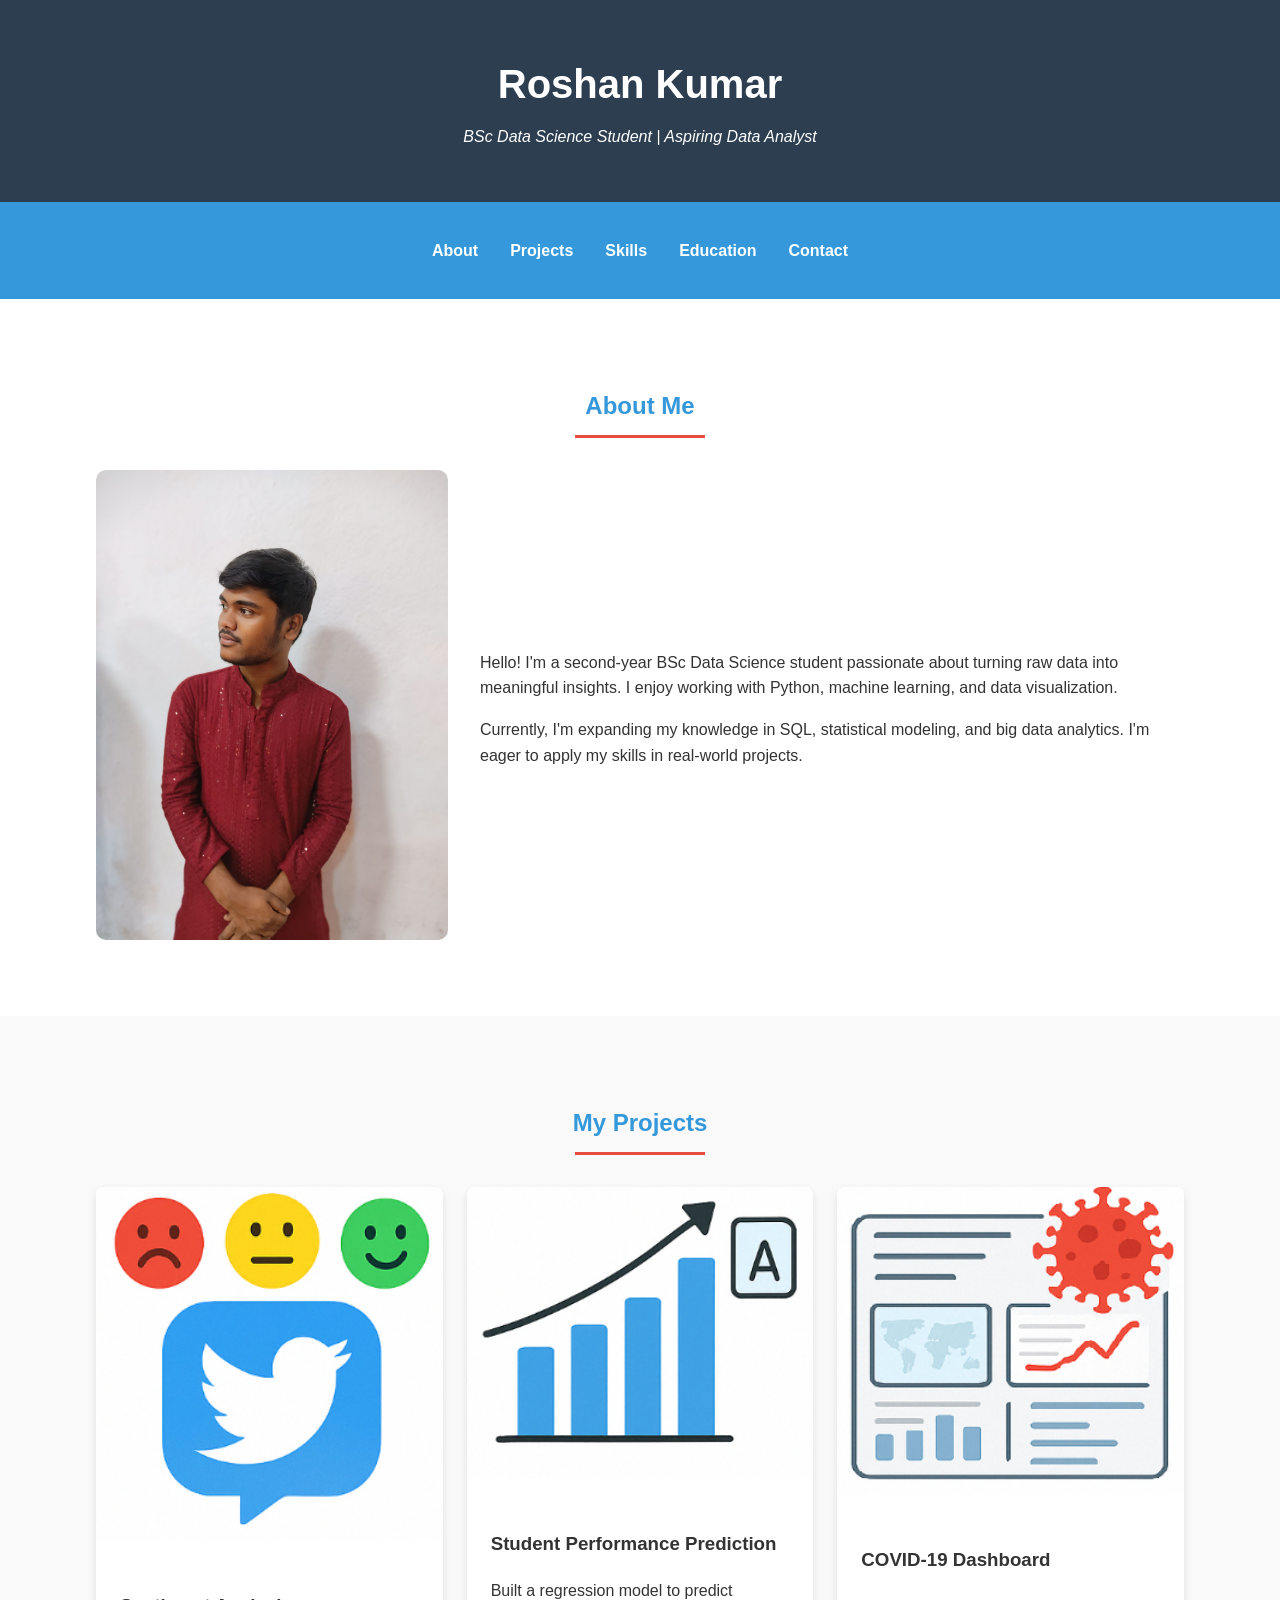
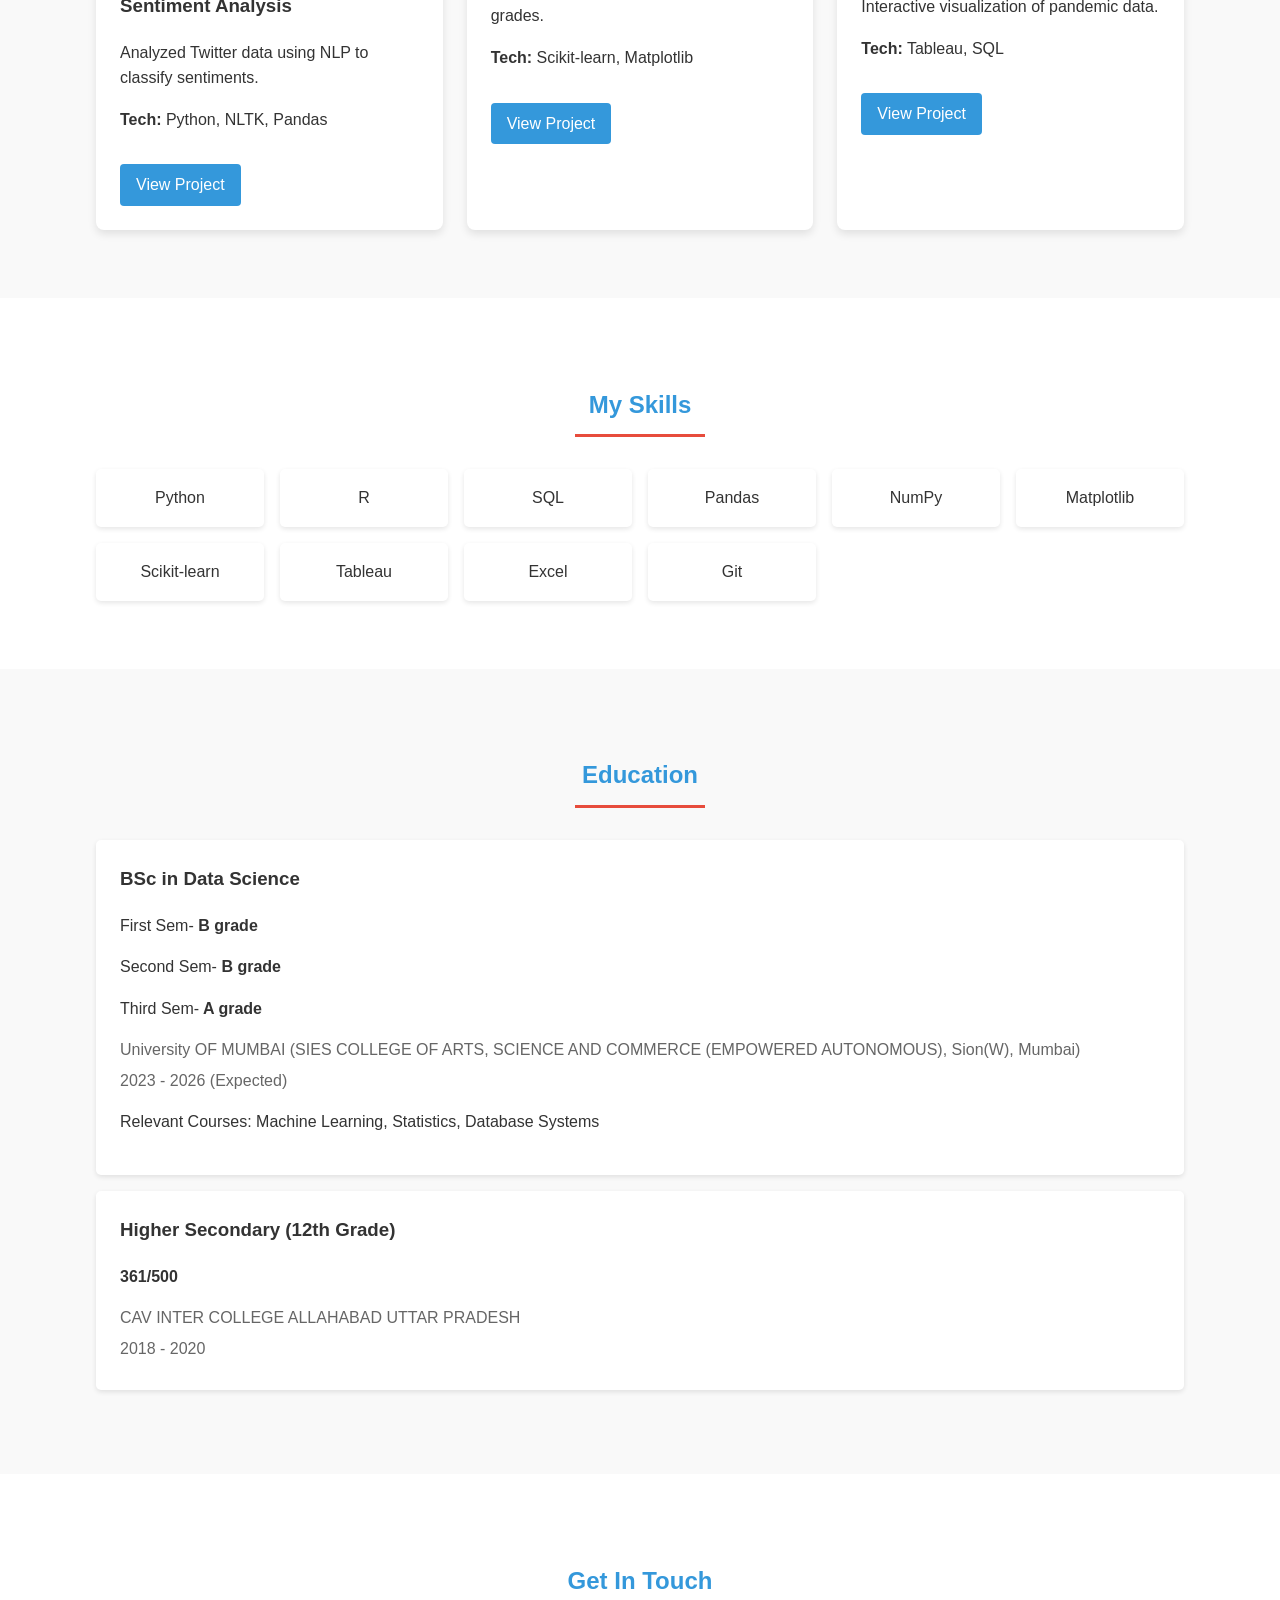
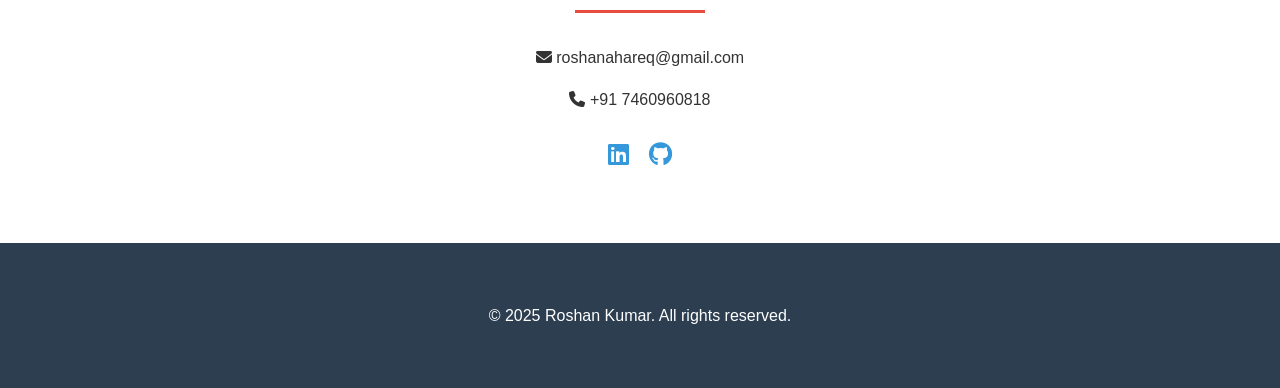
==== index.html @ 315069b9 "Add files via upload" ====
<!DOCTYPE html>
<html lang="en">
<head>
    <meta charset="UTF-8">
    <meta name="viewport" content="width=device-width, initial-scale=1.0">
    <title>Roshan Kumar | Data Science Student</title>
    <link rel="stylesheet" href="style.css">
    <link rel="icon" type="image/png" href="mylogo.png">
    <link rel="stylesheet" href="https://cdnjs.cloudflare.com/ajax/libs/font-awesome/6.4.0/css/all.min.css">
</head>
<body>
    <!-- Header Section -->
    <header>
        <div class="container">
            <h1>Roshan Kumar</h1>
            <p class="tagline">BSc Data Science Student | Aspiring Data Analyst</p>
        </div>
    </header>

    <!-- Navigation -->
    <nav>
        <div class="container">
            <ul>
                <li><a href="#about">About</a></li>
                <li><a href="#projects">Projects</a></li>
                <li><a href="#skills">Skills</a></li>
                <li><a href="#education">Education</a></li>
                <li><a href="#contact">Contact</a></li>
            </ul>
        </div>
    </nav>

    <!-- About Section -->
    <section id="about">
        <div class="container">
            <h2 class="section-title">About Me</h2>
            <div class="about-content">
                <div class="profile-img">
                    <!-- Replace with your image -->
                    <img src="IMG-20250103-WA0000.jpg" alt="Your Name">
                </div>
                <div class="about-text">
                    <p>Hello! I'm a second-year BSc Data Science student passionate about turning raw data into meaningful insights. I enjoy working with Python, machine learning, and data visualization.</p>
                    <p>Currently, I'm expanding my knowledge in SQL, statistical modeling, and big data analytics. I'm eager to apply my skills in real-world projects.</p>
                </div>
            </div>
        </div>
    </section>

    <!-- Projects Section -->
    <section id="projects" class="bg-light">
        <div class="container">
            <h2 class="section-title">My Projects</h2>
            <div class="project-grid">
                <!-- Project 1 -->
                <div class="project-card">
                    <div class="project-img">
                        <img src="project1.png" alt="Project 1">
                    </div>
                    <div class="project-info">
                        <h3>Sentiment Analysis</h3>
                        <p>Analyzed Twitter data using NLP to classify sentiments.</p>
                        <p><strong>Tech:</strong> Python, NLTK, Pandas</p>
                        <a href="#" class="btn">View Project</a>
                    </div>
                </div>

                <!-- Project 2 -->
                <div class="project-card">
                    <div class="project-img">
                        <img src="project2.png" alt="Project 2">
                    </div>
                    <div class="project-info">
                        <h3>Student Performance Prediction</h3>
                        <p>Built a regression model to predict grades.</p>
                        <p><strong>Tech:</strong> Scikit-learn, Matplotlib</p>
                        <a href="#" class="btn">View Project</a>
                    </div>
                </div>

                <!-- Project 3 -->
                <div class="project-card">
                    <div class="project-img">
                        <img src="project3.png" alt="Project 3">
                    </div>
                    <div class="project-info">
                        <h3>COVID-19 Dashboard</h3>
                        <p>Interactive visualization of pandemic data.</p>
                        <p><strong>Tech:</strong> Tableau, SQL</p>
                        <a href="#" class="btn">View Project</a>
                    </div>
                </div>
            </div>
        </div>
    </section>

    <!-- Skills Section -->
    <section id="skills">
        <div class="container">
            <h2 class="section-title">My Skills</h2>
            <div class="skills-grid">
                <div class="skill-item">Python</div>
                <div class="skill-item">R</div>
                <div class="skill-item">SQL</div>
                <div class="skill-item">Pandas</div>
                <div class="skill-item">NumPy</div>
                <div class="skill-item">Matplotlib</div>
                <div class="skill-item">Scikit-learn</div>
                <div class="skill-item">Tableau</div>
                <div class="skill-item">Excel</div>
                <div class="skill-item">Git</div>
            </div>
        </div>
    </section>

    <!-- Education Section -->
    <section id="education" class="bg-light">
        <div class="container">
            <h2 class="section-title">Education</h2>
            <div class="edu-item">
                <h3>BSc in Data Science</h3>
                <p>First Sem- <b>B grade</b></p>
                <p>Second Sem- <b>B grade</b></p>
                
                <p>Third Sem-<b> A grade</b></p>
                
                <p class="institute">University OF MUMBAI (SIES COLLEGE OF ARTS, SCIENCE AND COMMERCE (EMPOWERED AUTONOMOUS), Sion(W), Mumbai)</p>
                <p class="year">2023 - 2026 (Expected)</p>
                <p>Relevant Courses: Machine Learning, Statistics, Database Systems</p>
            </div>
            <div class="edu-item">
                <h3>Higher Secondary (12th Grade)</h3>
                <p><b>361/500</b></p>
                <p class="institute">CAV INTER COLLEGE ALLAHABAD UTTAR PRADESH</p>
                <p class="year">2018 - 2020</p>
            </div>
        </div>
    </section>

    <!-- Contact Section -->
    <section id="contact">
        <div class="container">
            <h2 class="section-title">Get In Touch</h2>
            <div class="contact-info">
                <p><i class="fas fa-envelope"></i> roshanahareq@gmail.com</p>
                <p><i class="fas fa-phone"></i> +91 7460960818</p>
                <div class="social-links">
                    <a href="https://www.linkedin.com/in/roshan-kumar-7460rosha/"><i class="fab fa-linkedin"></i></a>
                    <a href="https://github.com/roshan7460/roshan7460"><i class="fab fa-github"></i></a>
                    <!-- <a href="#"><i class="fab fa-twitter"></i></a> -->
                </div>
            </div>
        </div>
    </section>

    <!-- Footer -->
    <footer>
        <div class="container">
            <p>&copy; 2025 Roshan Kumar. All rights reserved.</p>
        </div>
    </footer>

    <script src="script.js"></script>
</body>
</html>
---- style.css ----
/* Base Styles */
:root {
    --primary: #3498db;
    --secondary: #2c3e50;
    --accent: #e74c3c;
    --light: #f9f9f9;
    --dark: #333;
}

body {
    font-family: 'Segoe UI', Tahoma, Geneva, Verdana, sans-serif;
    line-height: 1.6;
    margin: 0;
    padding: 0;
    color: var(--dark);
    background-color: white;
}

.container {
    width: 85%;
    max-width: 1200px;
    margin: 0 auto;
    padding: 20px 0;
}

/* Header */
header {
    background-color: var(--secondary);
    color: white;
    text-align: center;
    padding: 2rem 0;
}

header h1 {
    margin: 0;
    font-size: 2.5rem;
}

.tagline {
    font-style: italic;
    margin: 0.5rem 0 0;
}

/* Navigation */
nav {
    background-color: var(--primary);
    padding: 1rem 0;
    position: sticky;
    top: 0;
    z-index: 100;
}

nav ul {
    display: flex;
    justify-content: center;
    list-style: none;
    padding: 0;
    margin: 0;
}

nav li {
    margin: 0 1rem;
}

nav a {
    color: white;
    text-decoration: none;
    font-weight: 600;
    transition: color 0.3s;
}

nav a:hover {
    color: var(--accent);
}

/* Sections */
section {
    padding: 3rem 0;
}

.bg-light {
    background-color: var(--light);
}

.section-title {
    text-align: center;
    color: var(--primary);
    margin-bottom: 2rem;
    position: relative;
}

.section-title::after {
    content: '';
    display: block;
    width: 130px;
    height: 3px;
    background-color: var(--accent);
    margin: 10px auto;
}

/* About Section */
.about-content {
    display: flex;
    align-items: center;
    gap: 2rem;
}

.profile-img {
    flex: 1;
    text-align: center;
}

.profile-img img {
    border-radius: 10px;
    max-width: 100%;
    height: auto;
}

.about-text {
    flex: 2;
}

/* Projects Section */
.project-grid {
    display: grid;
    grid-template-columns: repeat(auto-fit, minmax(300px, 1fr));
    gap: 1.5rem;
}

.project-card {
    background: white;
    border-radius: 8px;
    overflow: hidden;
    box-shadow: 0 4px 8px rgba(0, 0, 0, 0.1);
    transition: transform 0.3s;
}

.project-card:hover {
    transform: translateY(-5px);
}

.project-img img {
    width: 100%;
    height: 100%;
    object-fit: cover;
}

.project-info {
    padding: 1.5rem;
}

.btn {
    display: inline-block;
    background-color: var(--primary);
    color: white;
    padding: 0.5rem 1rem;
    border-radius: 4px;
    text-decoration: none;
    margin-top: 1rem;
}

.btn:hover {
    background-color: var(--secondary);
}

/* Skills Section */
.skills-grid {
    display: grid;
    grid-template-columns: repeat(auto-fit, minmax(150px, 1fr));
    gap: 1rem;
}

.skill-item {
    background-color: white;
    padding: 1rem;
    text-align: center;
    border-radius: 5px;
    box-shadow: 0 2px 5px rgba(0, 0, 0, 0.1);
}

/* Education Section */
.edu-item {
    background-color: white;
    padding: 1.5rem;
    margin-bottom: 1rem;
    border-radius: 5px;
    box-shadow: 0 2px 5px rgba(0, 0, 0, 0.1);
}

.edu-item h3 {
    margin-top: 0;
}

.institute, .year {
    color: #666;
    margin: 0.3rem 0;
}

/* Contact Section */
.contact-info {
    text-align: center;
}

.contact-info p {
    margin: 1rem 0;
}

.social-links {
    margin-top: 1.5rem;
}

.social-links a {
    color: var(--primary);
    font-size: 1.5rem;
    margin: 0 0.5rem;
    transition: color 0.3s;
}

.social-links a:hover {
    color: var(--accent);
}

/* Footer */
footer {
    background-color: var(--secondary);
    color: white;
    text-align: center;
    padding: 1.5rem 0;
}

/* Responsive Design */
@media (max-width: 768px) {
    .about-content {
        flex-direction: column;
    }

    nav ul {
        flex-direction: column;
        align-items: center;
    }

    nav li {
        margin: 0.5rem 0;
    }
}
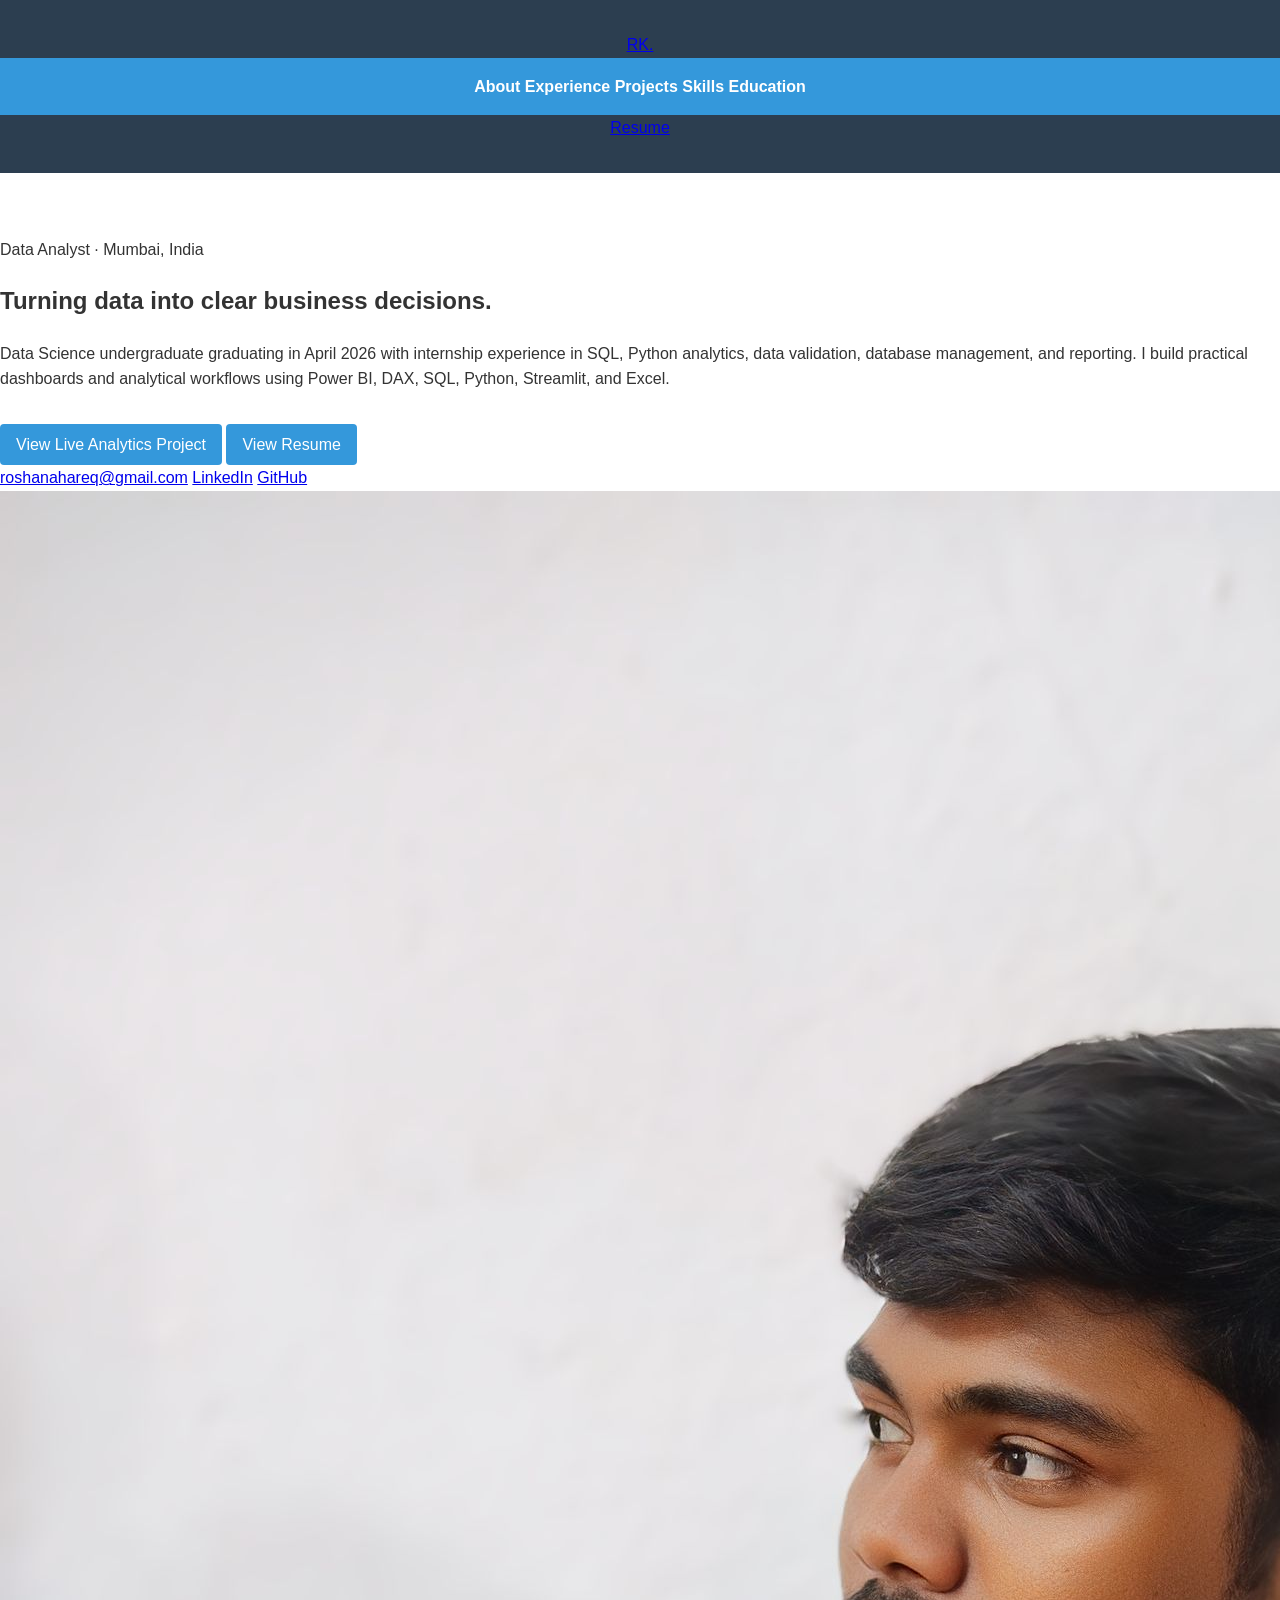
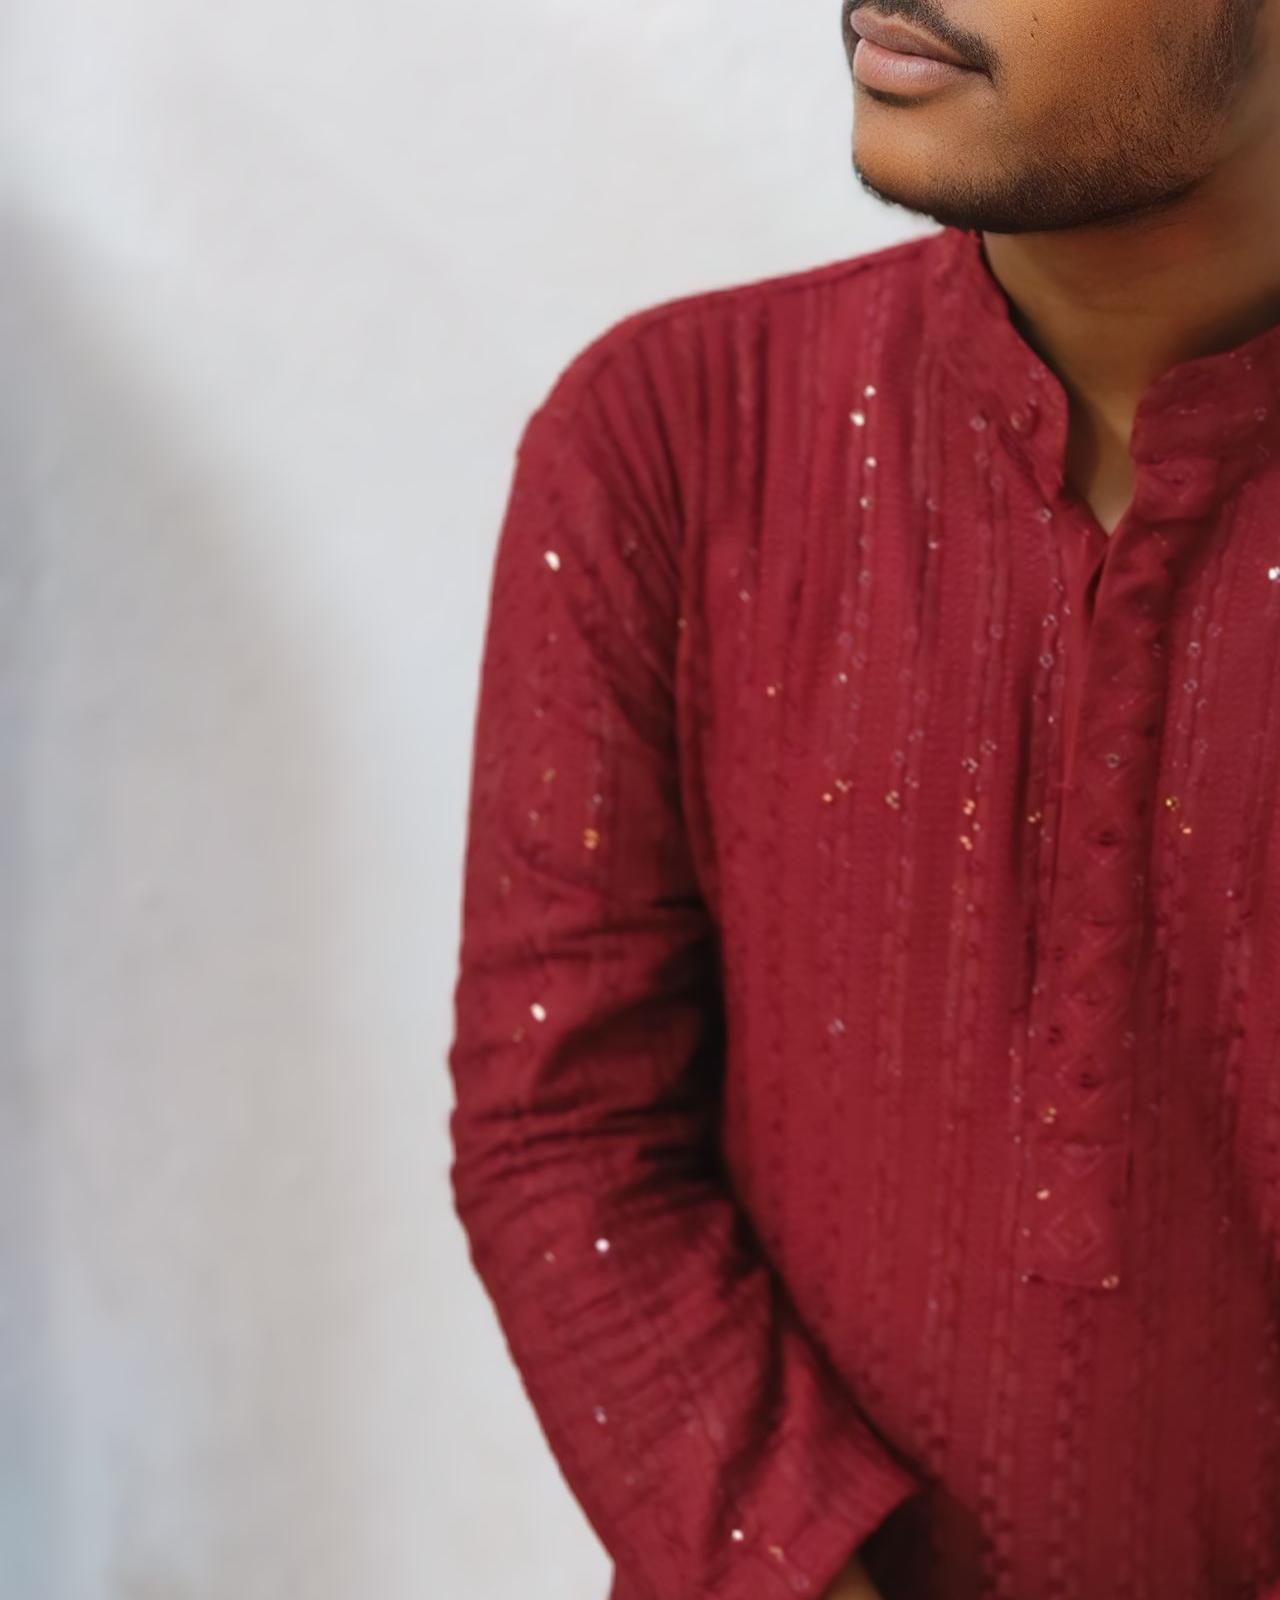
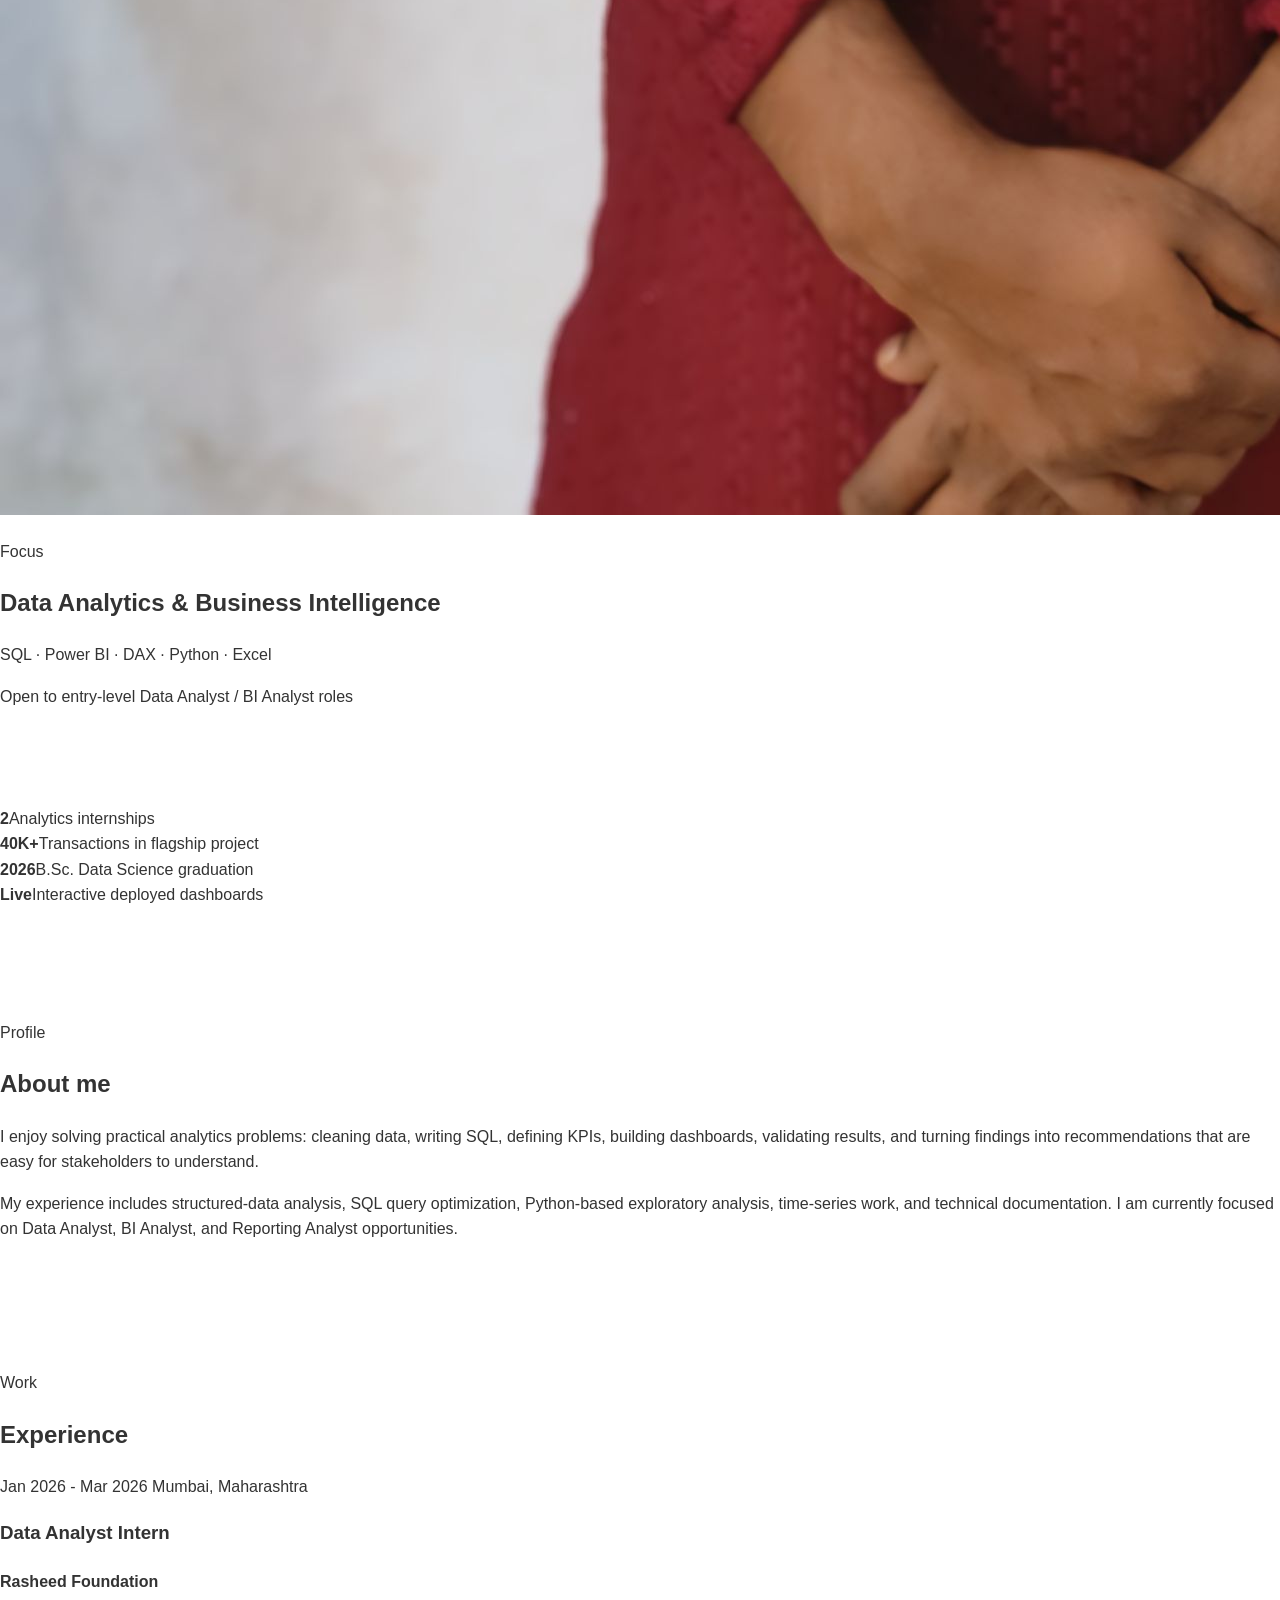
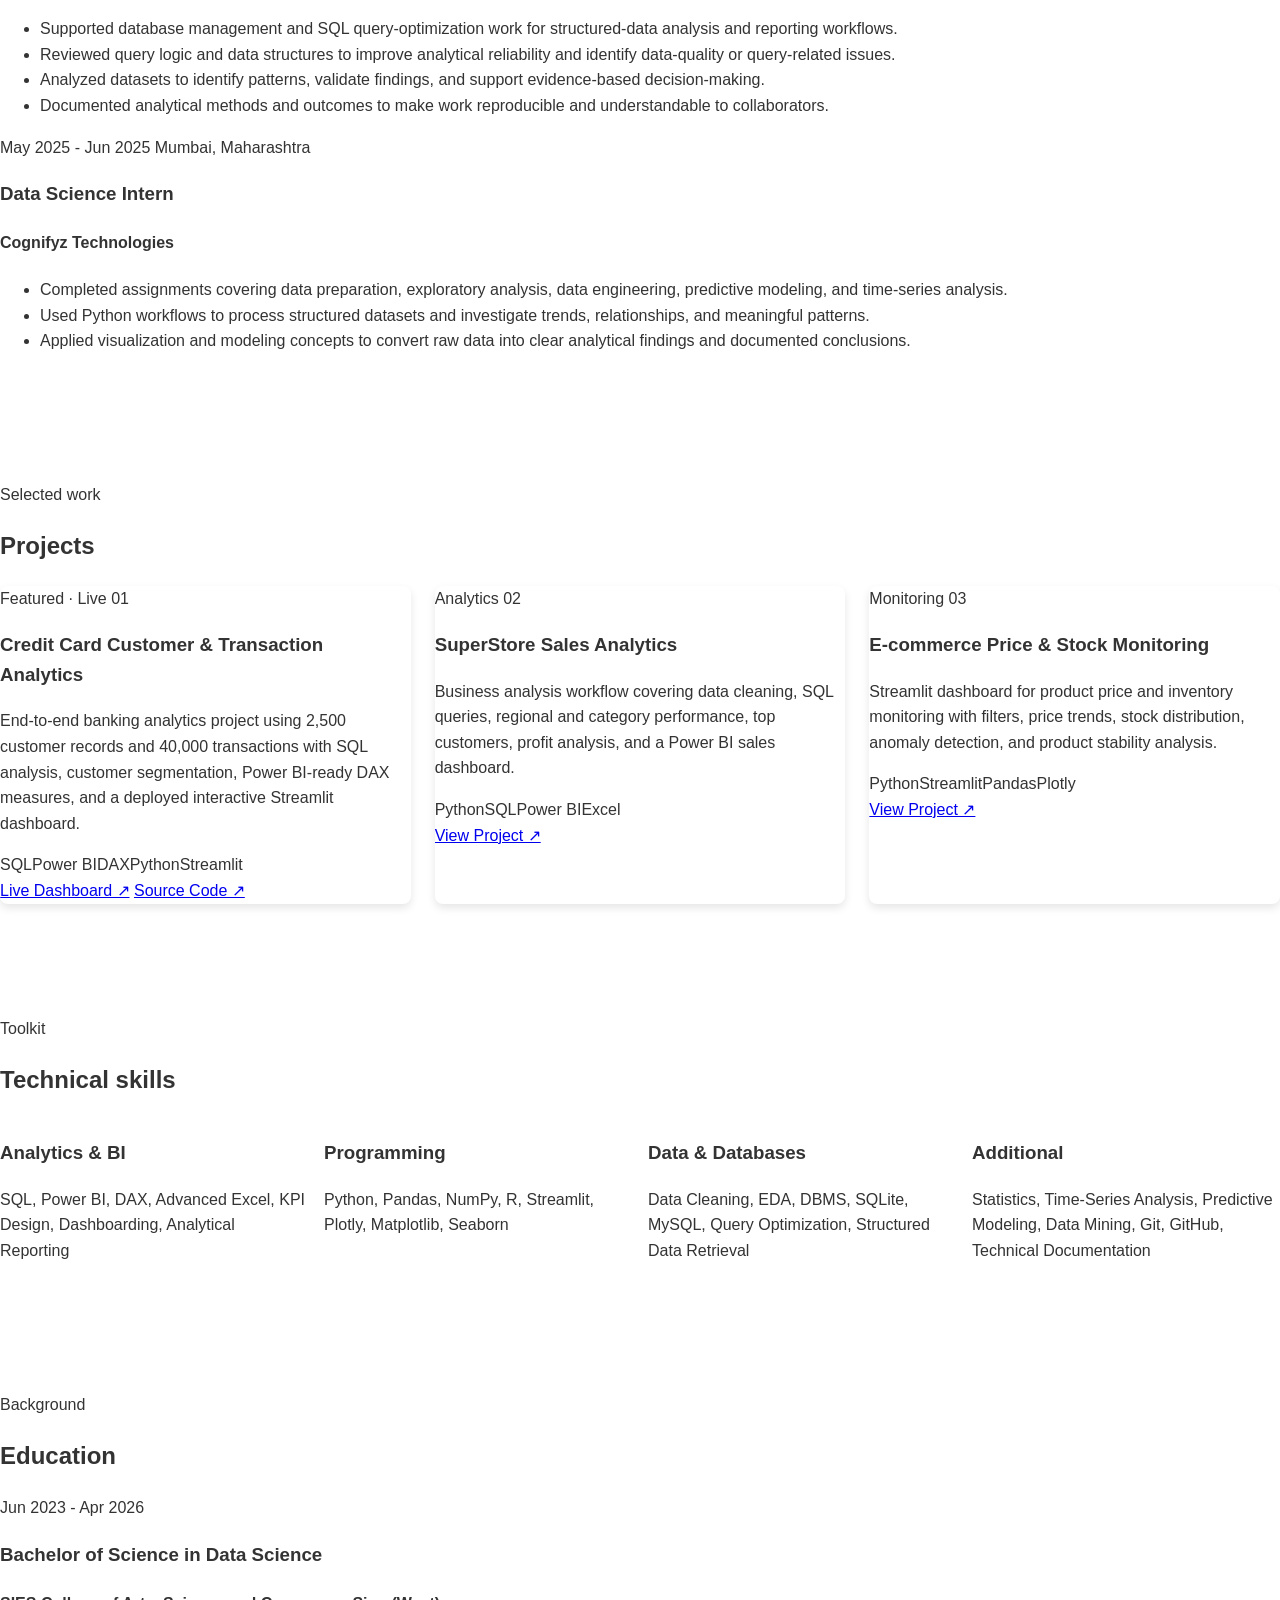
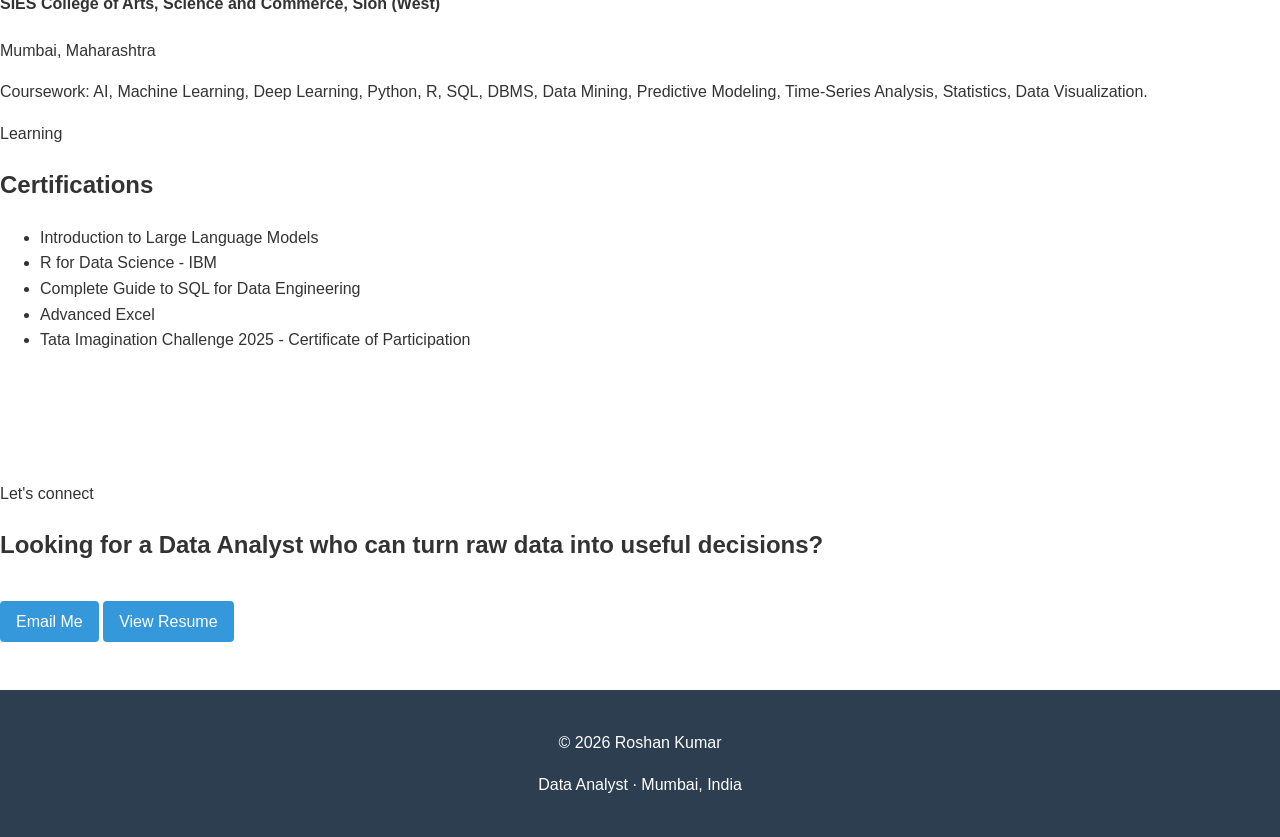
==== commit 0a7b06dc: "Redesign portfolio for Data Analyst roles" ====
--- a/index.html
+++ b/index.html
@@ -1,165 +1,278 @@
-<!DOCTYPE html>
-<html lang="en">
-<head>
-    <meta charset="UTF-8">
-    <meta name="viewport" content="width=device-width, initial-scale=1.0">
-    <title>Roshan Kumar | Data Science Student</title>
-    <link rel="stylesheet" href="style.css">
-    <link rel="icon" type="image/png" href="mylogo.png">
-    <link rel="stylesheet" href="https://cdnjs.cloudflare.com/ajax/libs/font-awesome/6.4.0/css/all.min.css">
-</head>
-<body>
-    <!-- Header Section -->
-    <header>
-        <div class="container">
-            <h1>Roshan Kumar</h1>
-            <p class="tagline">BSc Data Science Student | Aspiring Data Analyst</p>
-        </div>
-    </header>
-
-    <!-- Navigation -->
-    <nav>
-        <div class="container">
-            <ul>
-                <li><a href="#about">About</a></li>
-                <li><a href="#projects">Projects</a></li>
-                <li><a href="#skills">Skills</a></li>
-                <li><a href="#education">Education</a></li>
-                <li><a href="#contact">Contact</a></li>
-            </ul>
-        </div>
-    </nav>
-
-    <!-- About Section -->
-    <section id="about">
-        <div class="container">
-            <h2 class="section-title">About Me</h2>
-            <div class="about-content">
-                <div class="profile-img">
-                    <!-- Replace with your image -->
-                    <img src="IMG-20250103-WA0000.jpg" alt="Your Name">
-                </div>
-                <div class="about-text">
-                    <p>Hello! I'm a second-year BSc Data Science student passionate about turning raw data into meaningful insights. I enjoy working with Python, machine learning, and data visualization.</p>
-                    <p>Currently, I'm expanding my knowledge in SQL, statistical modeling, and big data analytics. I'm eager to apply my skills in real-world projects.</p>
-                </div>
-            </div>
-        </div>
-    </section>
-
-    <!-- Projects Section -->
-    <section id="projects" class="bg-light">
-        <div class="container">
-            <h2 class="section-title">My Projects</h2>
-            <div class="project-grid">
-                <!-- Project 1 -->
-                <div class="project-card">
-                    <div class="project-img">
-                        <img src="project1.png" alt="Project 1">
-                    </div>
-                    <div class="project-info">
-                        <h3>Sentiment Analysis</h3>
-                        <p>Analyzed Twitter data using NLP to classify sentiments.</p>
-                        <p><strong>Tech:</strong> Python, NLTK, Pandas</p>
-                        <a href="#" class="btn">View Project</a>
-                    </div>
-                </div>
-
-                <!-- Project 2 -->
-                <div class="project-card">
-                    <div class="project-img">
-                        <img src="project2.png" alt="Project 2">
-                    </div>
-                    <div class="project-info">
-                        <h3>Student Performance Prediction</h3>
-                        <p>Built a regression model to predict grades.</p>
-                        <p><strong>Tech:</strong> Scikit-learn, Matplotlib</p>
-                        <a href="#" class="btn">View Project</a>
-                    </div>
-                </div>
-
-                <!-- Project 3 -->
-                <div class="project-card">
-                    <div class="project-img">
-                        <img src="project3.png" alt="Project 3">
-                    </div>
-                    <div class="project-info">
-                        <h3>COVID-19 Dashboard</h3>
-                        <p>Interactive visualization of pandemic data.</p>
-                        <p><strong>Tech:</strong> Tableau, SQL</p>
-                        <a href="#" class="btn">View Project</a>
-                    </div>
-                </div>
-            </div>
-        </div>
-    </section>
-
-    <!-- Skills Section -->
-    <section id="skills">
-        <div class="container">
-            <h2 class="section-title">My Skills</h2>
-            <div class="skills-grid">
-                <div class="skill-item">Python</div>
-                <div class="skill-item">R</div>
-                <div class="skill-item">SQL</div>
-                <div class="skill-item">Pandas</div>
-                <div class="skill-item">NumPy</div>
-                <div class="skill-item">Matplotlib</div>
-                <div class="skill-item">Scikit-learn</div>
-                <div class="skill-item">Tableau</div>
-                <div class="skill-item">Excel</div>
-                <div class="skill-item">Git</div>
-            </div>
-        </div>
-    </section>
-
-    <!-- Education Section -->
-    <section id="education" class="bg-light">
-        <div class="container">
-            <h2 class="section-title">Education</h2>
-            <div class="edu-item">
-                <h3>BSc in Data Science</h3>
-                <p>First Sem- <b>B grade</b></p>
-                <p>Second Sem- <b>B grade</b></p>
-                
-                <p>Third Sem-<b> A grade</b></p>
-                
-                <p class="institute">University OF MUMBAI (SIES COLLEGE OF ARTS, SCIENCE AND COMMERCE (EMPOWERED AUTONOMOUS), Sion(W), Mumbai)</p>
-                <p class="year">2023 - 2026 (Expected)</p>
-                <p>Relevant Courses: Machine Learning, Statistics, Database Systems</p>
-            </div>
-            <div class="edu-item">
-                <h3>Higher Secondary (12th Grade)</h3>
-                <p><b>361/500</b></p>
-                <p class="institute">CAV INTER COLLEGE ALLAHABAD UTTAR PRADESH</p>
-                <p class="year">2018 - 2020</p>
-            </div>
-        </div>
-    </section>
-
-    <!-- Contact Section -->
-    <section id="contact">
-        <div class="container">
-            <h2 class="section-title">Get In Touch</h2>
-            <div class="contact-info">
-                <p><i class="fas fa-envelope"></i> roshanahareq@gmail.com</p>
-                <p><i class="fas fa-phone"></i> +91 7460960818</p>
-                <div class="social-links">
-                    <a href="https://www.linkedin.com/in/roshan-kumar-7460rosha/"><i class="fab fa-linkedin"></i></a>
-                    <a href="https://github.com/roshan7460/roshan7460"><i class="fab fa-github"></i></a>
-                    <!-- <a href="#"><i class="fab fa-twitter"></i></a> -->
-                </div>
-            </div>
-        </div>
-    </section>
-
-    <!-- Footer -->
-    <footer>
-        <div class="container">
-            <p>&copy; 2025 Roshan Kumar. All rights reserved.</p>
-        </div>
-    </footer>
-
-    <script src="script.js"></script>
-</body>
-</html>+<!DOCTYPE html>
+<html lang="en">
+<head>
+  <meta charset="UTF-8">
+  <meta name="viewport" content="width=device-width, initial-scale=1.0">
+  <meta name="description" content="Roshan Kumar - Data Analyst portfolio featuring SQL, Power BI, DAX, Python, Excel and interactive analytics projects.">
+  <meta name="author" content="Roshan Kumar">
+  <meta property="og:title" content="Roshan Kumar | Data Analyst">
+  <meta property="og:description" content="Data Analyst portfolio - SQL, Power BI, DAX, Python, Excel and business analytics projects.">
+  <meta property="og:type" content="website">
+  <title>Roshan Kumar | Data Analyst</title>
+  <link rel="icon" type="image/png" href="mylogo.png">
+  <link rel="stylesheet" href="style.css">
+</head>
+<body>
+  <header class="site-header">
+    <div class="wrap nav-wrap">
+      <a class="brand" href="#top">RK<span>.</span></a>
+      <nav aria-label="Primary navigation">
+        <a href="#about">About</a>
+        <a href="#experience">Experience</a>
+        <a href="#projects">Projects</a>
+        <a href="#skills">Skills</a>
+        <a href="#education">Education</a>
+      </nav>
+      <a class="nav-cta" href="resume.html">Resume</a>
+    </div>
+  </header>
+
+  <main id="top">
+    <section class="hero wrap">
+      <div class="hero-copy">
+        <p class="eyebrow">Data Analyst · Mumbai, India</p>
+        <h1>Turning data into <span>clear business decisions.</span></h1>
+        <p class="hero-text">
+          Data Science undergraduate graduating in April 2026 with internship experience in
+          SQL, Python analytics, data validation, database management, and reporting. I build
+          practical dashboards and analytical workflows using Power BI, DAX, SQL, Python,
+          Streamlit, and Excel.
+        </p>
+        <div class="hero-actions">
+          <a class="btn primary" href="https://credit-card-analytics-production.up.railway.app/" target="_blank" rel="noopener">View Live Analytics Project</a>
+          <a class="btn secondary" href="resume.html">View Resume</a>
+        </div>
+        <div class="quick-links">
+          <a href="mailto:roshanahareq@gmail.com">roshanahareq@gmail.com</a>
+          <a href="https://www.linkedin.com/in/roshan-kumar-7460rosha/" target="_blank" rel="noopener">LinkedIn</a>
+          <a href="https://github.com/roshan7460" target="_blank" rel="noopener">GitHub</a>
+        </div>
+      </div>
+
+      <aside class="hero-panel" aria-label="Profile overview">
+        <img class="avatar" src="IMG-20250103-WA0000.jpg" alt="Roshan Kumar">
+        <div>
+          <p class="panel-label">Focus</p>
+          <h2>Data Analytics & Business Intelligence</h2>
+          <p>SQL · Power BI · DAX · Python · Excel</p>
+        </div>
+        <div class="availability">Open to entry-level Data Analyst / BI Analyst roles</div>
+      </aside>
+    </section>
+
+    <section class="stats wrap" aria-label="Portfolio highlights">
+      <article><strong>2</strong><span>Analytics internships</span></article>
+      <article><strong>40K+</strong><span>Transactions in flagship project</span></article>
+      <article><strong>2026</strong><span>B.Sc. Data Science graduation</span></article>
+      <article><strong>Live</strong><span>Interactive deployed dashboards</span></article>
+    </section>
+
+    <section id="about" class="section wrap">
+      <div class="section-heading">
+        <p class="eyebrow">Profile</p>
+        <h2>About me</h2>
+      </div>
+      <div class="about-grid">
+        <p class="lead">
+          I enjoy solving practical analytics problems: cleaning data, writing SQL,
+          defining KPIs, building dashboards, validating results, and turning findings
+          into recommendations that are easy for stakeholders to understand.
+        </p>
+        <p>
+          My experience includes structured-data analysis, SQL query optimization,
+          Python-based exploratory analysis, time-series work, and technical
+          documentation. I am currently focused on Data Analyst, BI Analyst, and
+          Reporting Analyst opportunities.
+        </p>
+      </div>
+    </section>
+
+    <section id="experience" class="section section-tint">
+      <div class="wrap">
+        <div class="section-heading">
+          <p class="eyebrow">Work</p>
+          <h2>Experience</h2>
+        </div>
+
+        <div class="timeline">
+          <article class="timeline-item">
+            <div class="timeline-meta">
+              <span>Jan 2026 - Mar 2026</span>
+              <span>Mumbai, Maharashtra</span>
+            </div>
+            <h3>Data Analyst Intern</h3>
+            <h4>Rasheed Foundation</h4>
+            <ul>
+              <li>Supported database management and SQL query-optimization work for structured-data analysis and reporting workflows.</li>
+              <li>Reviewed query logic and data structures to improve analytical reliability and identify data-quality or query-related issues.</li>
+              <li>Analyzed datasets to identify patterns, validate findings, and support evidence-based decision-making.</li>
+              <li>Documented analytical methods and outcomes to make work reproducible and understandable to collaborators.</li>
+            </ul>
+          </article>
+
+          <article class="timeline-item">
+            <div class="timeline-meta">
+              <span>May 2025 - Jun 2025</span>
+              <span>Mumbai, Maharashtra</span>
+            </div>
+            <h3>Data Science Intern</h3>
+            <h4>Cognifyz Technologies</h4>
+            <ul>
+              <li>Completed assignments covering data preparation, exploratory analysis, data engineering, predictive modeling, and time-series analysis.</li>
+              <li>Used Python workflows to process structured datasets and investigate trends, relationships, and meaningful patterns.</li>
+              <li>Applied visualization and modeling concepts to convert raw data into clear analytical findings and documented conclusions.</li>
+            </ul>
+          </article>
+        </div>
+      </div>
+    </section>
+
+    <section id="projects" class="section wrap">
+      <div class="section-heading">
+        <p class="eyebrow">Selected work</p>
+        <h2>Projects</h2>
+      </div>
+
+      <div class="project-grid">
+        <article class="project-card featured">
+          <div class="project-top">
+            <span class="project-kicker">Featured · Live</span>
+            <span class="project-number">01</span>
+          </div>
+          <h3>Credit Card Customer & Transaction Analytics</h3>
+          <p>
+            End-to-end banking analytics project using 2,500 customer records and
+            40,000 transactions with SQL analysis, customer segmentation, Power BI-ready
+            DAX measures, and a deployed interactive Streamlit dashboard.
+          </p>
+          <div class="tags">
+            <span>SQL</span><span>Power BI</span><span>DAX</span><span>Python</span><span>Streamlit</span>
+          </div>
+          <div class="project-actions">
+            <a href="https://credit-card-analytics-production.up.railway.app/" target="_blank" rel="noopener">Live Dashboard ↗</a>
+            <a href="https://github.com/roshan7460/Credit-Card-Customer-Analytics-banking-" target="_blank" rel="noopener">Source Code ↗</a>
+          </div>
+        </article>
+
+        <article class="project-card">
+          <div class="project-top">
+            <span class="project-kicker">Analytics</span>
+            <span class="project-number">02</span>
+          </div>
+          <h3>SuperStore Sales Analytics</h3>
+          <p>
+            Business analysis workflow covering data cleaning, SQL queries, regional and
+            category performance, top customers, profit analysis, and a Power BI sales dashboard.
+          </p>
+          <div class="tags">
+            <span>Python</span><span>SQL</span><span>Power BI</span><span>Excel</span>
+          </div>
+          <div class="project-actions">
+            <a href="https://github.com/roshan7460/rf-phase2_data_analyst_roshan_kumar" target="_blank" rel="noopener">View Project ↗</a>
+          </div>
+        </article>
+
+        <article class="project-card">
+          <div class="project-top">
+            <span class="project-kicker">Monitoring</span>
+            <span class="project-number">03</span>
+          </div>
+          <h3>E-commerce Price & Stock Monitoring</h3>
+          <p>
+            Streamlit dashboard for product price and inventory monitoring with filters,
+            price trends, stock distribution, anomaly detection, and product stability analysis.
+          </p>
+          <div class="tags">
+            <span>Python</span><span>Streamlit</span><span>Pandas</span><span>Plotly</span>
+          </div>
+          <div class="project-actions">
+            <a href="https://github.com/roshan7460/ecommerce_data_scraping" target="_blank" rel="noopener">View Project ↗</a>
+          </div>
+        </article>
+      </div>
+    </section>
+
+    <section id="skills" class="section section-tint">
+      <div class="wrap">
+        <div class="section-heading">
+          <p class="eyebrow">Toolkit</p>
+          <h2>Technical skills</h2>
+        </div>
+
+        <div class="skills-grid">
+          <article>
+            <h3>Analytics & BI</h3>
+            <p>SQL, Power BI, DAX, Advanced Excel, KPI Design, Dashboarding, Analytical Reporting</p>
+          </article>
+          <article>
+            <h3>Programming</h3>
+            <p>Python, Pandas, NumPy, R, Streamlit, Plotly, Matplotlib, Seaborn</p>
+          </article>
+          <article>
+            <h3>Data & Databases</h3>
+            <p>Data Cleaning, EDA, DBMS, SQLite, MySQL, Query Optimization, Structured Data Retrieval</p>
+          </article>
+          <article>
+            <h3>Additional</h3>
+            <p>Statistics, Time-Series Analysis, Predictive Modeling, Data Mining, Git, GitHub, Technical Documentation</p>
+          </article>
+        </div>
+      </div>
+    </section>
+
+    <section id="education" class="section wrap">
+      <div class="two-col">
+        <div>
+          <div class="section-heading">
+            <p class="eyebrow">Background</p>
+            <h2>Education</h2>
+          </div>
+          <article class="info-card">
+            <span>Jun 2023 - Apr 2026</span>
+            <h3>Bachelor of Science in Data Science</h3>
+            <h4>SIES College of Arts, Science and Commerce, Sion (West)</h4>
+            <p>Mumbai, Maharashtra</p>
+            <p class="muted">Coursework: AI, Machine Learning, Deep Learning, Python, R, SQL, DBMS, Data Mining, Predictive Modeling, Time-Series Analysis, Statistics, Data Visualization.</p>
+          </article>
+        </div>
+
+        <div>
+          <div class="section-heading">
+            <p class="eyebrow">Learning</p>
+            <h2>Certifications</h2>
+          </div>
+          <article class="info-card">
+            <ul class="cert-list">
+              <li>Introduction to Large Language Models</li>
+              <li>R for Data Science - IBM</li>
+              <li>Complete Guide to SQL for Data Engineering</li>
+              <li>Advanced Excel</li>
+              <li>Tata Imagination Challenge 2025 - Certificate of Participation</li>
+            </ul>
+          </article>
+        </div>
+      </div>
+    </section>
+
+    <section class="contact-section">
+      <div class="wrap contact-box">
+        <div>
+          <p class="eyebrow">Let's connect</p>
+          <h2>Looking for a Data Analyst who can turn raw data into useful decisions?</h2>
+        </div>
+        <div class="contact-actions">
+          <a class="btn primary" href="mailto:roshanahareq@gmail.com">Email Me</a>
+          <a class="btn secondary light" href="resume.html">View Resume</a>
+        </div>
+      </div>
+    </section>
+  </main>
+
+  <footer>
+    <div class="wrap footer-wrap">
+      <p>© 2026 Roshan Kumar</p>
+      <p>Data Analyst · Mumbai, India</p>
+    </div>
+  </footer>
+</body>
+</html>
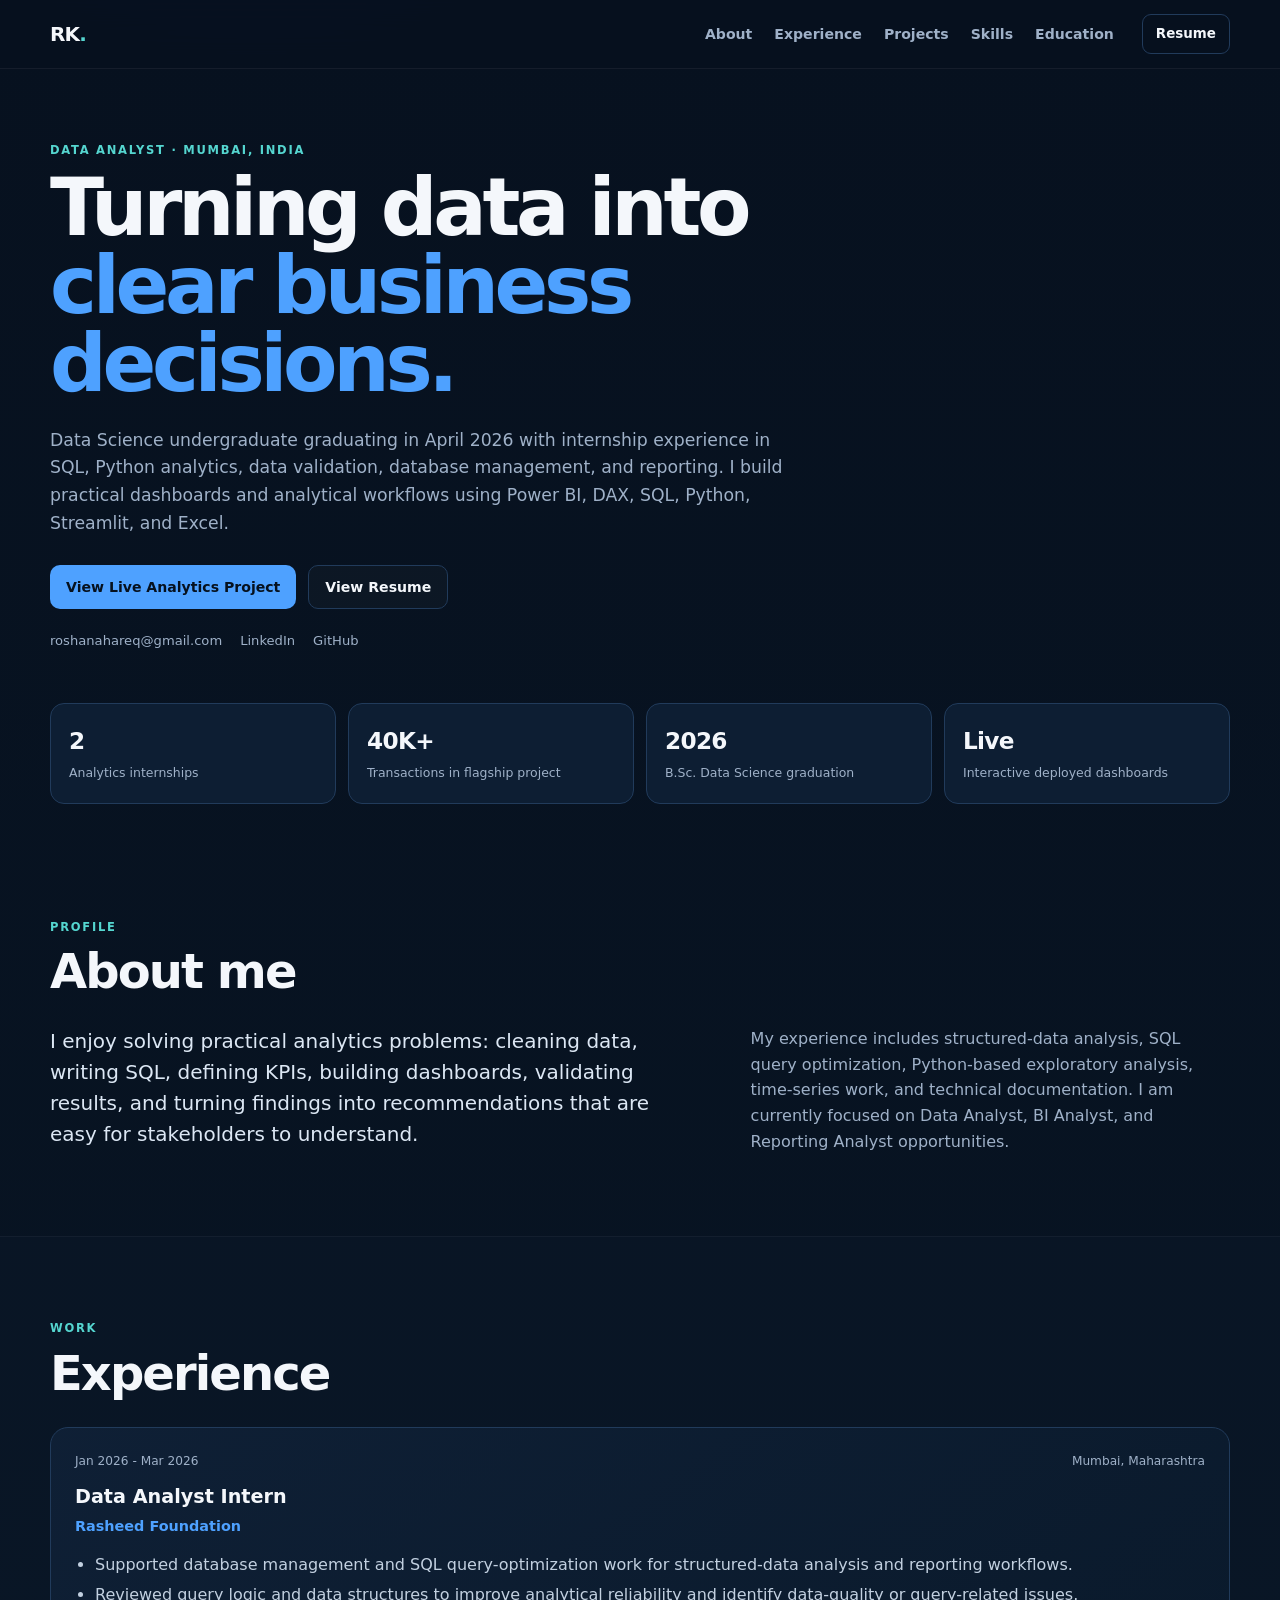
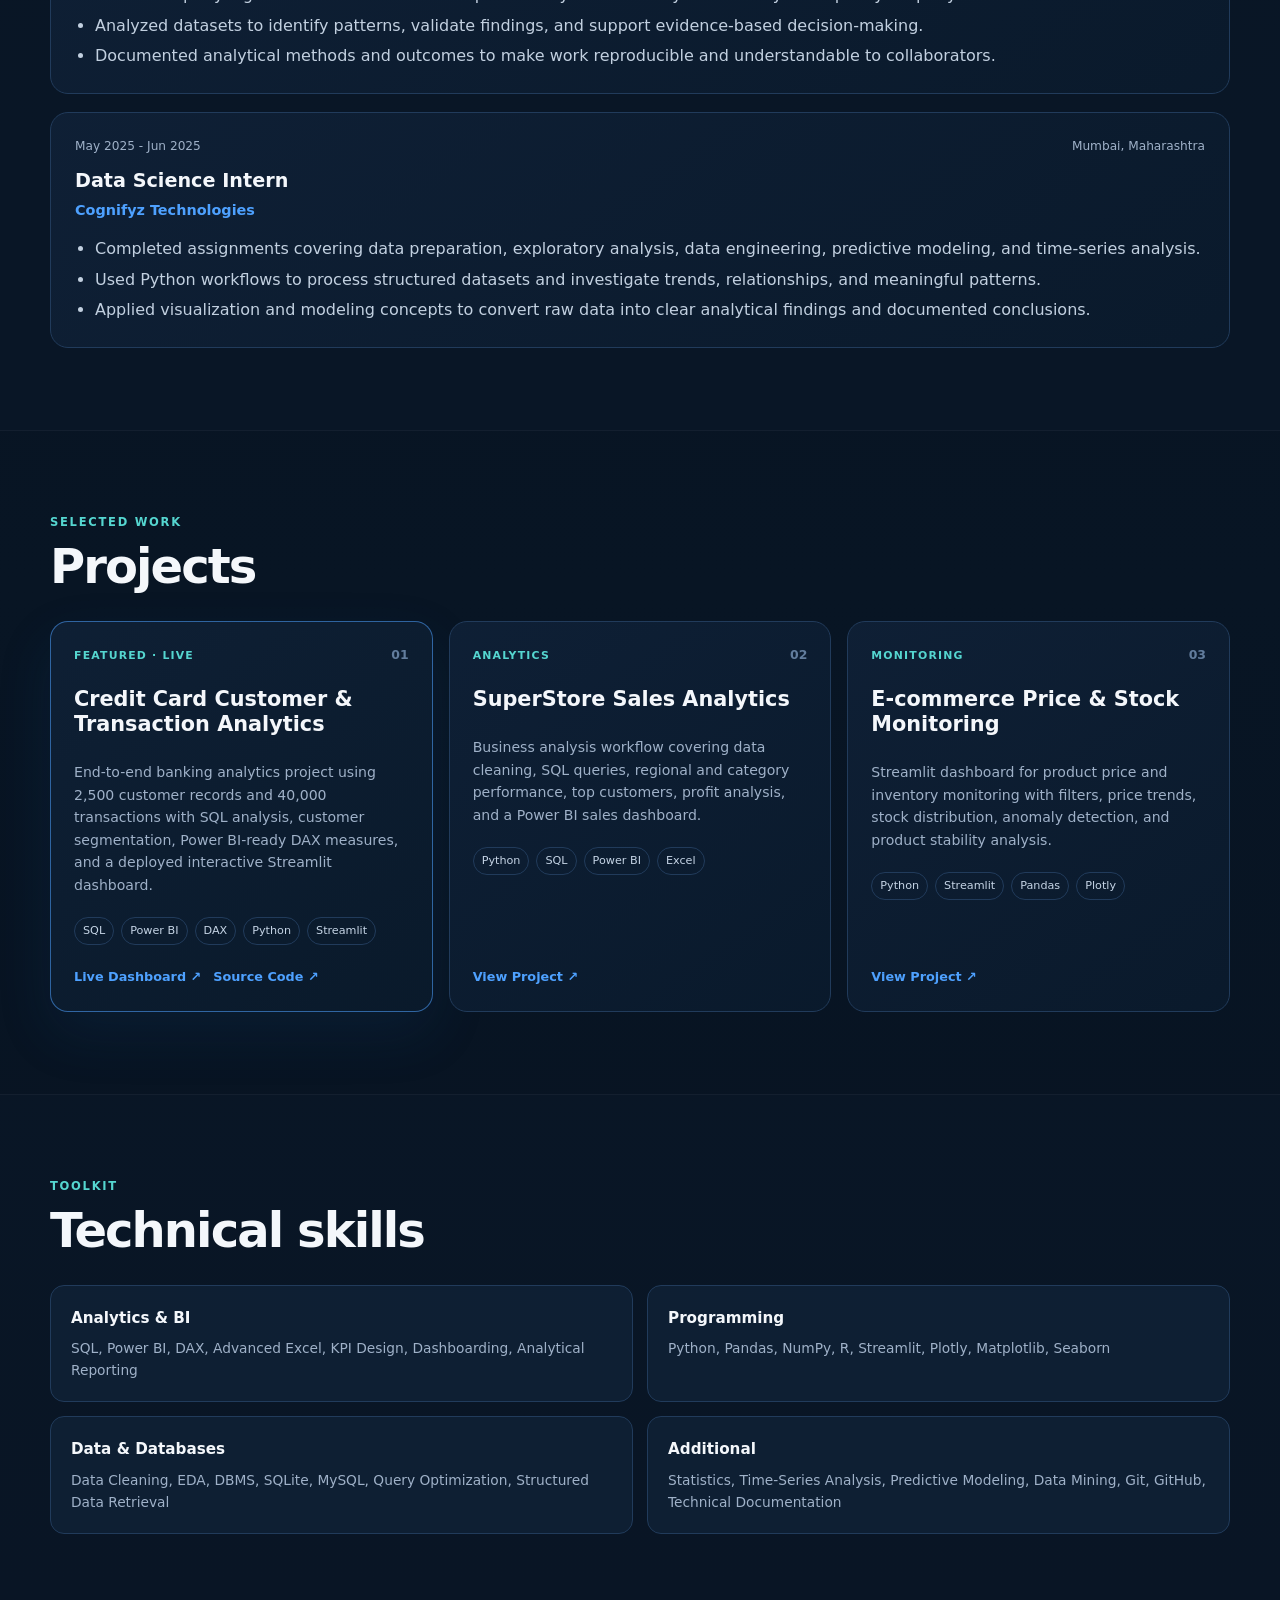
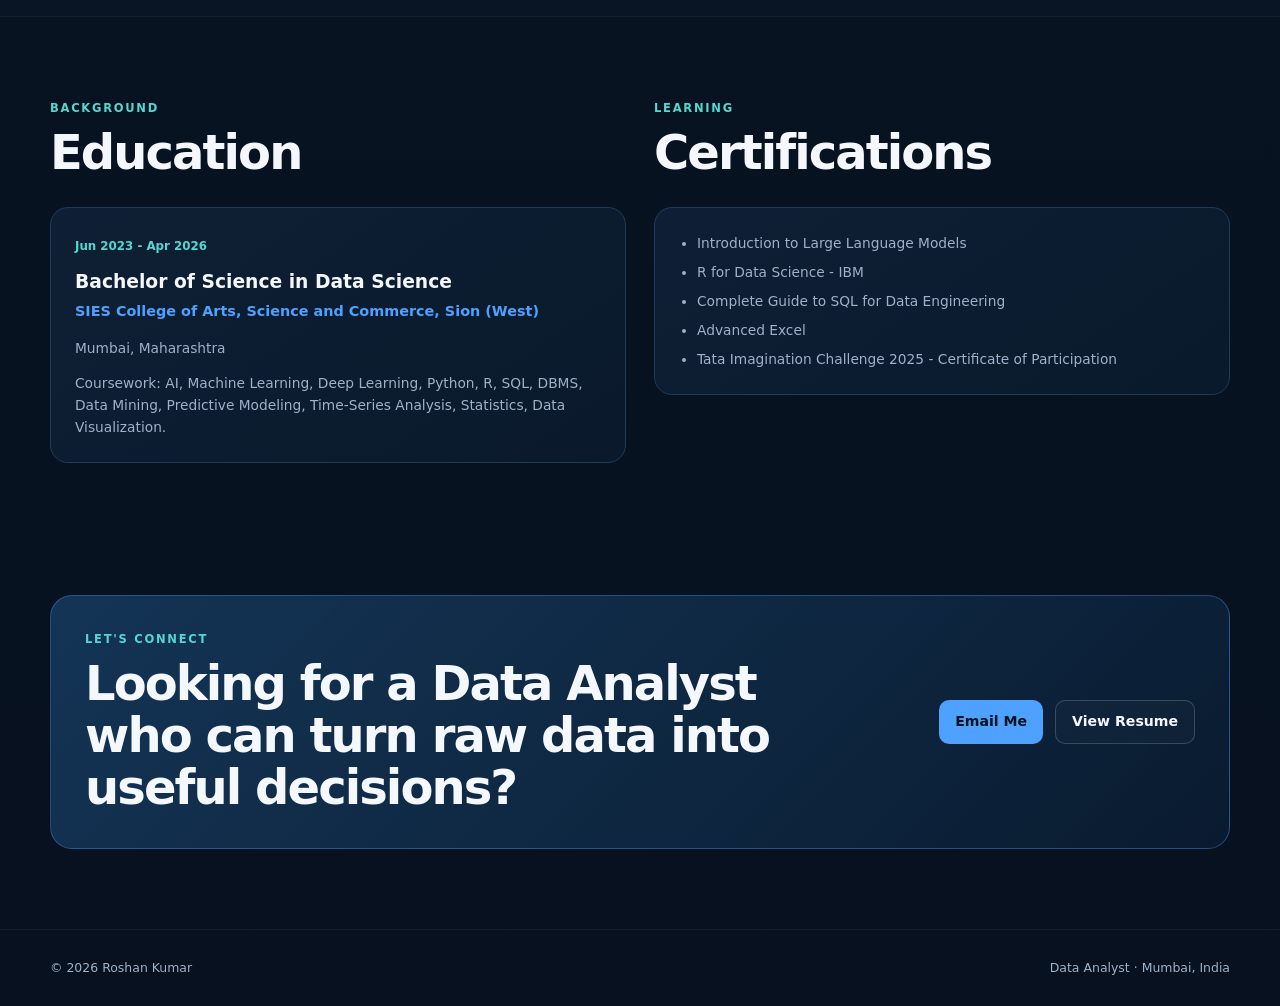
==== commit 55ae7d09: "Remove profile image section from portfolio" ====
--- a/index.html
+++ b/index.html
@@ -48,16 +48,6 @@
           <a href="https://github.com/roshan7460" target="_blank" rel="noopener">GitHub</a>
         </div>
       </div>
-
-      <aside class="hero-panel" aria-label="Profile overview">
-        <img class="avatar" src="IMG-20250103-WA0000.jpg" alt="Roshan Kumar">
-        <div>
-          <p class="panel-label">Focus</p>
-          <h2>Data Analytics & Business Intelligence</h2>
-          <p>SQL · Power BI · DAX · Python · Excel</p>
-        </div>
-        <div class="availability">Open to entry-level Data Analyst / BI Analyst roles</div>
-      </aside>
     </section>
 
     <section class="stats wrap" aria-label="Portfolio highlights">
--- a/style.css
+++ b/style.css
@@ -1,245 +1,503 @@
-/* Base Styles */
-:root {
-    --primary: #3498db;
-    --secondary: #2c3e50;
-    --accent: #e74c3c;
-    --light: #f9f9f9;
-    --dark: #333;
-}
-
-body {
-    font-family: 'Segoe UI', Tahoma, Geneva, Verdana, sans-serif;
-    line-height: 1.6;
-    margin: 0;
-    padding: 0;
-    color: var(--dark);
-    background-color: white;
-}
-
-.container {
-    width: 85%;
-    max-width: 1200px;
-    margin: 0 auto;
-    padding: 20px 0;
-}
-
-/* Header */
-header {
-    background-color: var(--secondary);
-    color: white;
-    text-align: center;
-    padding: 2rem 0;
-}
-
-header h1 {
-    margin: 0;
-    font-size: 2.5rem;
-}
-
-.tagline {
-    font-style: italic;
-    margin: 0.5rem 0 0;
-}
-
-/* Navigation */
-nav {
-    background-color: var(--primary);
-    padding: 1rem 0;
-    position: sticky;
-    top: 0;
-    z-index: 100;
-}
-
-nav ul {
-    display: flex;
-    justify-content: center;
-    list-style: none;
-    padding: 0;
-    margin: 0;
-}
-
-nav li {
-    margin: 0 1rem;
-}
-
-nav a {
-    color: white;
-    text-decoration: none;
-    font-weight: 600;
-    transition: color 0.3s;
-}
-
-nav a:hover {
-    color: var(--accent);
-}
-
-/* Sections */
-section {
-    padding: 3rem 0;
-}
-
-.bg-light {
-    background-color: var(--light);
-}
-
-.section-title {
-    text-align: center;
-    color: var(--primary);
-    margin-bottom: 2rem;
-    position: relative;
-}
-
-.section-title::after {
-    content: '';
-    display: block;
-    width: 130px;
-    height: 3px;
-    background-color: var(--accent);
-    margin: 10px auto;
-}
-
-/* About Section */
-.about-content {
-    display: flex;
-    align-items: center;
-    gap: 2rem;
-}
-
-.profile-img {
-    flex: 1;
-    text-align: center;
-}
-
-.profile-img img {
-    border-radius: 10px;
-    max-width: 100%;
-    height: auto;
-}
-
-.about-text {
-    flex: 2;
-}
-
-/* Projects Section */
-.project-grid {
-    display: grid;
-    grid-template-columns: repeat(auto-fit, minmax(300px, 1fr));
-    gap: 1.5rem;
-}
-
-.project-card {
-    background: white;
-    border-radius: 8px;
-    overflow: hidden;
-    box-shadow: 0 4px 8px rgba(0, 0, 0, 0.1);
-    transition: transform 0.3s;
-}
-
-.project-card:hover {
-    transform: translateY(-5px);
-}
-
-.project-img img {
-    width: 100%;
-    height: 100%;
-    object-fit: cover;
-}
-
-.project-info {
-    padding: 1.5rem;
-}
-
-.btn {
-    display: inline-block;
-    background-color: var(--primary);
-    color: white;
-    padding: 0.5rem 1rem;
-    border-radius: 4px;
-    text-decoration: none;
-    margin-top: 1rem;
-}
-
-.btn:hover {
-    background-color: var(--secondary);
-}
-
-/* Skills Section */
-.skills-grid {
-    display: grid;
-    grid-template-columns: repeat(auto-fit, minmax(150px, 1fr));
-    gap: 1rem;
-}
-
-.skill-item {
-    background-color: white;
-    padding: 1rem;
-    text-align: center;
-    border-radius: 5px;
-    box-shadow: 0 2px 5px rgba(0, 0, 0, 0.1);
-}
-
-/* Education Section */
-.edu-item {
-    background-color: white;
-    padding: 1.5rem;
-    margin-bottom: 1rem;
-    border-radius: 5px;
-    box-shadow: 0 2px 5px rgba(0, 0, 0, 0.1);
-}
-
-.edu-item h3 {
-    margin-top: 0;
-}
-
-.institute, .year {
-    color: #666;
-    margin: 0.3rem 0;
-}
-
-/* Contact Section */
-.contact-info {
-    text-align: center;
-}
-
-.contact-info p {
-    margin: 1rem 0;
-}
-
-.social-links {
-    margin-top: 1.5rem;
-}
-
-.social-links a {
-    color: var(--primary);
-    font-size: 1.5rem;
-    margin: 0 0.5rem;
-    transition: color 0.3s;
-}
-
-.social-links a:hover {
-    color: var(--accent);
-}
-
-/* Footer */
-footer {
-    background-color: var(--secondary);
-    color: white;
-    text-align: center;
-    padding: 1.5rem 0;
-}
-
-/* Responsive Design */
-@media (max-width: 768px) {
-    .about-content {
-        flex-direction: column;
-    }
-
-    nav ul {
-        flex-direction: column;
-        align-items: center;
-    }
-
-    nav li {
-        margin: 0.5rem 0;
-    }
-}+:root {
+  --bg: #07111f;
+  --bg-2: #0b1728;
+  --panel: #0f2036;
+  --panel-2: #132842;
+  --line: #213b5b;
+  --text: #f4f7fb;
+  --muted: #9fb1c8;
+  --blue: #4ea1ff;
+  --cyan: #55d6d0;
+  --green: #54d68c;
+  --white: #ffffff;
+  --shadow: 0 22px 65px rgba(0,0,0,.26);
+  --radius: 18px;
+}
+
+* { box-sizing: border-box; }
+
+html { scroll-behavior: smooth; }
+
+body {
+  margin: 0;
+  font-family: Inter, ui-sans-serif, system-ui, -apple-system, BlinkMacSystemFont, "Segoe UI", sans-serif;
+  color: var(--text);
+  background:
+    radial-gradient(circle at 20% -10%, rgba(78,161,255,.13), transparent 30rem),
+    linear-gradient(180deg, var(--bg), #081524 52%, var(--bg));
+  line-height: 1.6;
+}
+
+a { color: inherit; }
+
+.wrap {
+  width: min(1180px, calc(100% - 40px));
+  margin: 0 auto;
+}
+
+.site-header {
+  position: sticky;
+  top: 0;
+  z-index: 20;
+  border-bottom: 1px solid rgba(255,255,255,.06);
+  background: rgba(7,17,31,.88);
+  backdrop-filter: blur(16px);
+}
+
+.nav-wrap {
+  min-height: 68px;
+  display: flex;
+  align-items: center;
+  gap: 28px;
+}
+
+.brand {
+  font-size: 1.25rem;
+  font-weight: 850;
+  text-decoration: none;
+  letter-spacing: -.04em;
+}
+
+.brand span { color: var(--cyan); }
+
+nav {
+  display: flex;
+  gap: 22px;
+  margin-left: auto;
+}
+
+nav a {
+  text-decoration: none;
+  color: var(--muted);
+  font-size: .88rem;
+  font-weight: 650;
+}
+
+nav a:hover { color: var(--text); }
+
+.nav-cta {
+  text-decoration: none;
+  border: 1px solid var(--line);
+  padding: 8px 13px;
+  border-radius: 9px;
+  font-size: .84rem;
+  font-weight: 700;
+}
+
+.hero {
+  min-height: 620px;
+  display: grid;
+  grid-template-columns: 1.35fr .65fr;
+  gap: 64px;
+  align-items: center;
+  padding-top: 72px;
+  padding-bottom: 52px;
+}
+
+.eyebrow {
+  margin: 0 0 10px;
+  color: var(--cyan);
+  text-transform: uppercase;
+  letter-spacing: .15em;
+  font-size: .72rem;
+  font-weight: 800;
+}
+
+.hero h1 {
+  max-width: 820px;
+  margin: 0;
+  font-size: clamp(2.9rem, 6.2vw, 5.5rem);
+  line-height: .98;
+  letter-spacing: -.055em;
+}
+
+.hero h1 span {
+  color: var(--blue);
+}
+
+.hero-text {
+  max-width: 760px;
+  margin: 24px 0 0;
+  color: var(--muted);
+  font-size: 1.08rem;
+}
+
+.hero-actions,
+.contact-actions,
+.project-actions,
+.quick-links {
+  display: flex;
+  flex-wrap: wrap;
+  gap: 12px;
+}
+
+.hero-actions { margin-top: 28px; }
+
+.btn {
+  display: inline-flex;
+  align-items: center;
+  justify-content: center;
+  min-height: 44px;
+  padding: 0 16px;
+  border-radius: 10px;
+  text-decoration: none;
+  font-size: .88rem;
+  font-weight: 750;
+}
+
+.btn.primary {
+  background: var(--blue);
+  color: #06111e;
+}
+
+.btn.secondary {
+  border: 1px solid var(--line);
+  background: rgba(255,255,255,.02);
+}
+
+.btn.secondary.light { border-color: rgba(255,255,255,.18); }
+
+.quick-links {
+  margin-top: 21px;
+  gap: 18px;
+}
+
+.quick-links a {
+  color: var(--muted);
+  text-decoration: none;
+  font-size: .82rem;
+}
+
+.quick-links a:hover { color: var(--text); }
+
+.hero-panel {
+  background: linear-gradient(145deg, #122c4b, #0d2037);
+  border: 1px solid #244668;
+  border-radius: 24px;
+  padding: 26px;
+  box-shadow: var(--shadow);
+}
+
+.avatar {
+  width: 100%;
+  aspect-ratio: 1 / 1;
+  object-fit: cover;
+  object-position: center 20%;
+  border-radius: 18px;
+  margin-bottom: 20px;
+  border: 1px solid rgba(255,255,255,.08);
+}
+
+.panel-label {
+  margin: 0;
+  color: var(--muted);
+  font-size: .72rem;
+  text-transform: uppercase;
+  letter-spacing: .12em;
+}
+
+.hero-panel h2 {
+  margin: 5px 0 2px;
+  font-size: 1.15rem;
+}
+
+.hero-panel p:not(.panel-label) {
+  margin: 0;
+  color: var(--muted);
+  font-size: .9rem;
+}
+
+.availability {
+  margin-top: 18px;
+  border-top: 1px solid var(--line);
+  padding-top: 16px;
+  color: #c9d8e9;
+  font-size: .82rem;
+}
+
+.stats {
+  display: grid;
+  grid-template-columns: repeat(4, 1fr);
+  gap: 12px;
+  padding-bottom: 32px;
+}
+
+.stats article {
+  background: rgba(15,32,54,.86);
+  border: 1px solid var(--line);
+  border-radius: 14px;
+  padding: 18px;
+}
+
+.stats strong {
+  display: block;
+  font-size: 1.45rem;
+  letter-spacing: -.03em;
+}
+
+.stats span {
+  color: var(--muted);
+  font-size: .78rem;
+}
+
+.section {
+  padding-top: 82px;
+  padding-bottom: 82px;
+}
+
+.section-tint {
+  background: rgba(11,23,40,.72);
+  border-top: 1px solid rgba(255,255,255,.04);
+  border-bottom: 1px solid rgba(255,255,255,.04);
+}
+
+.section-heading {
+  margin-bottom: 28px;
+}
+
+.section-heading h2,
+.contact-box h2 {
+  margin: 0;
+  font-size: clamp(1.9rem, 4vw, 3rem);
+  letter-spacing: -.04em;
+  line-height: 1.08;
+}
+
+.about-grid {
+  display: grid;
+  grid-template-columns: 1.15fr .85fr;
+  gap: 52px;
+}
+
+.about-grid p {
+  color: var(--muted);
+  margin: 0;
+}
+
+.about-grid .lead {
+  color: #dce7f4;
+  font-size: 1.25rem;
+  line-height: 1.55;
+}
+
+.timeline {
+  display: grid;
+  gap: 18px;
+}
+
+.timeline-item,
+.info-card {
+  background: linear-gradient(145deg, rgba(15,32,54,.95), rgba(10,26,44,.95));
+  border: 1px solid var(--line);
+  border-radius: var(--radius);
+  padding: 24px;
+}
+
+.timeline-meta {
+  display: flex;
+  justify-content: space-between;
+  gap: 16px;
+  color: var(--muted);
+  font-size: .76rem;
+}
+
+.timeline-item h3 {
+  margin: 10px 0 0;
+  font-size: 1.2rem;
+}
+
+.timeline-item h4,
+.info-card h4 {
+  margin: 2px 0 14px;
+  color: var(--blue);
+  font-size: .9rem;
+}
+
+.timeline-item ul {
+  margin: 0;
+  padding-left: 20px;
+  color: #c2d0e0;
+}
+
+.timeline-item li + li { margin-top: 5px; }
+
+.project-grid {
+  display: grid;
+  grid-template-columns: repeat(3, 1fr);
+  gap: 16px;
+}
+
+.project-card {
+  min-height: 365px;
+  display: flex;
+  flex-direction: column;
+  background: linear-gradient(145deg, rgba(15,32,54,.95), rgba(10,26,44,.95));
+  border: 1px solid var(--line);
+  border-radius: var(--radius);
+  padding: 23px;
+}
+
+.project-card.featured {
+  border-color: rgba(78,161,255,.55);
+  box-shadow: 0 22px 55px rgba(20,87,150,.13);
+}
+
+.project-top {
+  display: flex;
+  align-items: center;
+  justify-content: space-between;
+}
+
+.project-kicker {
+  color: var(--cyan);
+  font-size: .68rem;
+  font-weight: 800;
+  text-transform: uppercase;
+  letter-spacing: .11em;
+}
+
+.project-number {
+  color: #627d9d;
+  font-size: .78rem;
+  font-weight: 700;
+}
+
+.project-card h3 {
+  margin: 22px 0 10px;
+  font-size: 1.3rem;
+  line-height: 1.2;
+}
+
+.project-card p {
+  color: var(--muted);
+  font-size: .88rem;
+}
+
+.tags {
+  display: flex;
+  flex-wrap: wrap;
+  gap: 7px;
+  margin-top: 7px;
+}
+
+.tags span {
+  border: 1px solid var(--line);
+  border-radius: 999px;
+  padding: 4px 8px;
+  color: #c5d4e5;
+  font-size: .7rem;
+}
+
+.project-actions {
+  margin-top: auto;
+  padding-top: 22px;
+}
+
+.project-actions a {
+  color: var(--blue);
+  text-decoration: none;
+  font-size: .8rem;
+  font-weight: 750;
+}
+
+.skills-grid {
+  display: grid;
+  grid-template-columns: repeat(2, 1fr);
+  gap: 14px;
+}
+
+.skills-grid article {
+  background: rgba(15,32,54,.88);
+  border: 1px solid var(--line);
+  border-radius: 14px;
+  padding: 20px;
+}
+
+.skills-grid h3 {
+  margin: 0 0 7px;
+  font-size: .95rem;
+}
+
+.skills-grid p,
+.info-card p,
+.info-card li {
+  margin: 0;
+  color: var(--muted);
+  font-size: .86rem;
+}
+
+.two-col {
+  display: grid;
+  grid-template-columns: 1fr 1fr;
+  gap: 28px;
+}
+
+.info-card span {
+  color: var(--cyan);
+  font-size: .74rem;
+  font-weight: 750;
+}
+
+.info-card h3 {
+  margin: 9px 0 3px;
+}
+
+.info-card .muted { margin-top: 13px; }
+
+.cert-list {
+  margin: 0;
+  padding-left: 18px;
+}
+
+.cert-list li + li { margin-top: 7px; }
+
+.contact-section {
+  padding: 50px 0 80px;
+}
+
+.contact-box {
+  display: flex;
+  justify-content: space-between;
+  align-items: center;
+  gap: 30px;
+  padding: 34px;
+  border-radius: 22px;
+  border: 1px solid rgba(78,161,255,.35);
+  background: linear-gradient(135deg, rgba(22,57,92,.9), rgba(10,28,49,.95));
+}
+
+.contact-box h2 { max-width: 760px; }
+
+footer {
+  border-top: 1px solid rgba(255,255,255,.06);
+  color: var(--muted);
+}
+
+.footer-wrap {
+  min-height: 76px;
+  display: flex;
+  justify-content: space-between;
+  align-items: center;
+  font-size: .78rem;
+}
+
+@media (max-width: 980px) {
+  nav { display: none; }
+  .nav-cta { margin-left: auto; }
+  .hero { grid-template-columns: 1fr; min-height: auto; gap: 34px; }
+  .hero-panel { max-width: 460px; }
+  .stats { grid-template-columns: repeat(2, 1fr); }
+  .project-grid { grid-template-columns: 1fr; }
+  .about-grid, .two-col { grid-template-columns: 1fr; gap: 20px; }
+  .contact-box { align-items: flex-start; flex-direction: column; }
+}
+
+@media (max-width: 620px) {
+  .wrap { width: min(100% - 28px, 1180px); }
+  .hero { padding-top: 50px; }
+  .hero h1 { font-size: 3.15rem; }
+  .stats { grid-template-columns: 1fr 1fr; }
+  .skills-grid { grid-template-columns: 1fr; }
+  .timeline-meta { flex-direction: column; gap: 3px; }
+  .footer-wrap { align-items: flex-start; flex-direction: column; justify-content: center; gap: 2px; }
+}
